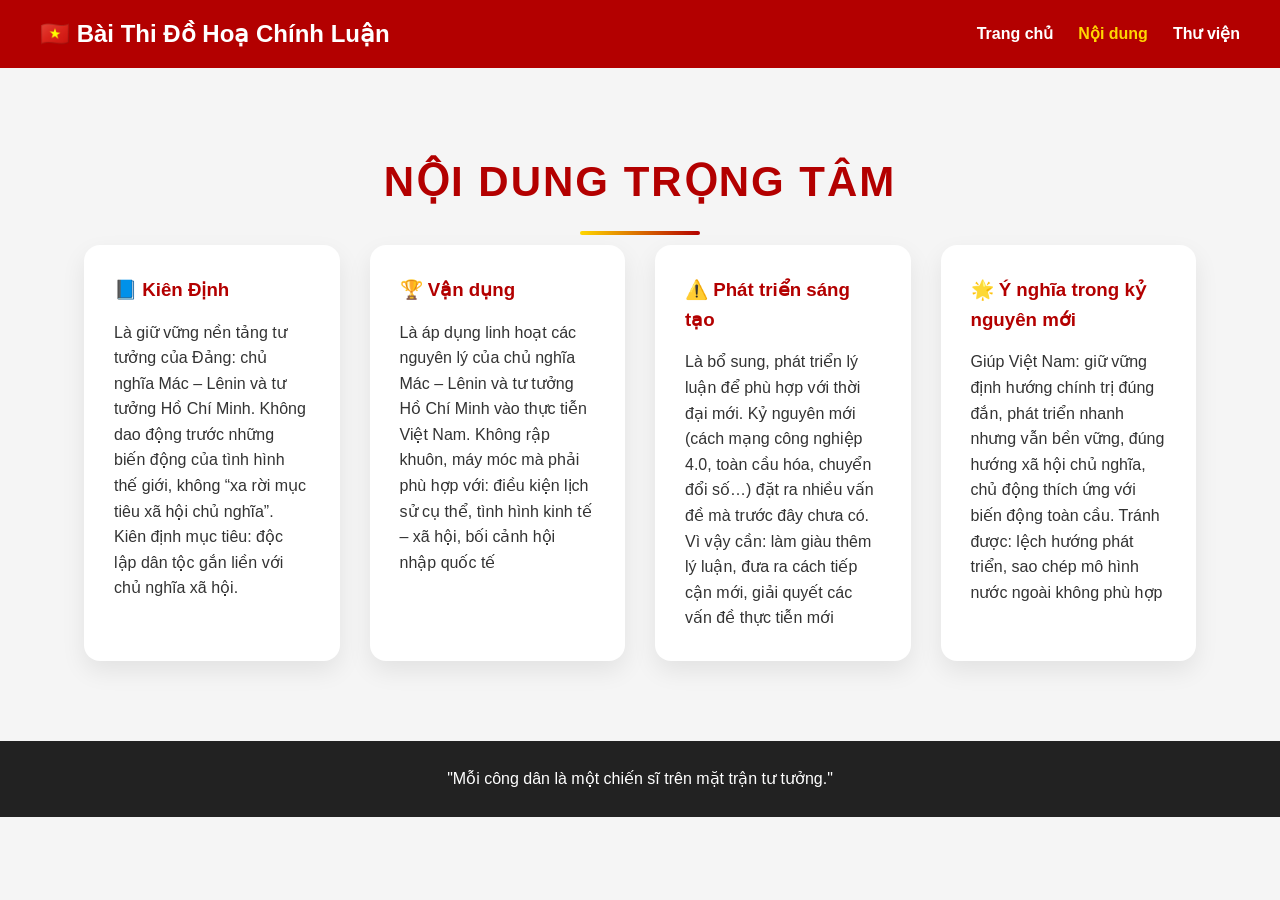
==== about.html @ 8b1c90a3 "Upload website chinh luan" ====
<!DOCTYPE html>
<html lang="vi">
<head>
    <meta charset="UTF-8">
    <meta name="viewport" content="width=device-width, initial-scale=1.0">
    <title>Nội dung chính luận</title>
    <link rel="stylesheet" href="style.css">
</head>
<body>

<header>
    <nav class="navbar">
        <div class="logo">🇻🇳 Bài Thi Đồ Hoạ Chính Luận</div>
        <ul>
            <li><a href="index.html">Trang chủ</a></li>
            <li><a href="about.html" class="active">Nội dung</a></li>
            <li><a href="gallery.html">Thư viện</a></li>
        </ul>
    </nav>
</header>
<section class="container">
    <h1 class="page-title">Nội dung trọng tâm</h1>

    <div class="grid">
        <div class="card">
            <h3>📘 Kiên Định</h3>
            <p>Là giữ vững nền tảng tư tưởng của Đảng: chủ nghĩa Mác – Lênin và tư tưởng Hồ Chí Minh. Không dao động trước những biến động của tình hình thế giới, không “xa rời mục tiêu xã hội chủ nghĩa”. Kiên định mục tiêu: độc lập dân tộc gắn liền với chủ nghĩa xã hội.</p>
        </div>

        <div class="card">
            <h3>🏆 Vận dụng</h3>
            <p>Là áp dụng linh hoạt các nguyên lý của chủ nghĩa Mác – Lênin và tư tưởng Hồ Chí Minh vào thực tiễn Việt Nam. Không rập khuôn, máy móc mà phải phù hợp với: điều kiện lịch sử cụ thể, tình hình kinh tế – xã hội, bối cảnh hội nhập quốc tế
</p>
        </div>

        <div class="card">
            <h3>⚠️ Phát triển sáng tạo</h3>
            <p>Là bổ sung, phát triển lý luận để phù hợp với thời đại mới. Kỷ nguyên mới (cách mạng công nghiệp 4.0, toàn cầu hóa, chuyển đổi số…) đặt ra nhiều vấn đề mà trước đây chưa có. Vì vậy cần: làm giàu thêm lý luận, đưa ra cách tiếp cận mới, giải quyết các vấn đề thực tiễn mới</p>
        </div>
<div class="card">
            <h3>🌟 Ý nghĩa trong kỷ nguyên mới</h3>
            <p>Giúp Việt Nam: giữ vững định hướng chính trị đúng đắn, phát triển nhanh nhưng vẫn bền vững, đúng hướng xã hội chủ nghĩa, chủ động thích ứng với biến động toàn cầu. Tránh được: lệch hướng phát triển, sao chép mô hình nước ngoài không phù hợp</p>
        </div>
    </div>
</section>

<footer>
    <p>"Mỗi công dân là một chiến sĩ trên mặt trận tư tưởng." </p>
</footer>

</body>
</html>
---- style.css ----
/* === HERO TRANG CHỦ HIỆN ĐẠI === */
.hero { color: white; }

.modern-hero {
    min-height: 92vh;
    background:
        radial-gradient(circle at top right, rgba(255, 215, 0, 0.18), transparent 35%),
        linear-gradient(135deg, rgba(96, 0, 0, 0.92), rgba(179, 0, 0, 0.88)), 
        url('h.jpg') center/cover;
    display: grid;
    grid-template-columns: 1.4fr 0.9fr;
    gap: 50px;
    align-items: center;
    padding: 80px 8%; 
}
.hero-content { max-width: 760px; }

.hero-badge {
    display: inline-block;
    background: rgba(255, 215, 0, 0.15);
    color: #ffd700;
    padding: 10px 18px;
    border: 1px solid rgba(255, 215, 0, 0.35);
    border-radius: 999px;
    margin-bottom: 25px;
    font-weight: bold;
}

.modern-hero h1 {
    font-size: 68px;
    line-height: 1.1;
    margin-bottom: 25px;
    font-weight: 800;
}
.modern-hero h1 span {
    color: #ffd700;
}

.modern-hero p {
    font-size: 22px;
    line-height: 1.8;
    margin-bottom: 35px;
}

.hero-buttons {
    display: flex;
    gap: 18px;
    flex-wrap: wrap;
    margin-bottom: 45px;
}

.btn-outline {
    background: transparent;
    color: white;
    border: 2px solid rgba(255,255,255,0.35);
}
.hero-stats {
    display: grid;
    grid-template-columns: repeat(3, 1fr);
    gap: 20px;
}

.stat {
    background: rgba(255,255,255,0.08);
    border: 1px solid rgba(255,255,255,0.12);
    padding: 22px;
    border-radius: 18px;
}

.stat h3 {
    font-size: 34px;
    color: #ffd700;
    margin-bottom: 6px;
}
.stat span { font-size: 14px; }

.hero-card {
    background: rgba(255,255,255,0.10);
    border: 1px solid rgba(255,255,255,0.14);
    border-radius: 28px;
    padding: 40px;
    box-shadow: 0 25px 60px rgba(0,0,0,0.25);
}

.quote-icon {
    font-size: 40px;
    margin-bottom: 20px;
}

.hero-card h3 {
    font-size: 28px;
    margin-bottom: 20px;
    color: #ffd700;
}
.quote-author {
    font-style: italic;
    opacity: 0.85;
}

* {
    margin: 0;
    padding: 0;
    box-sizing: border-box;
    font-family: Arial, sans-serif;
}

body {
    background: #f5f5f5;
    color: #333;
    line-height: 1.6;
}
.container {
    width: 90%;
    max-width: 1200px;
    margin: auto;
    padding: 60px 0;
}

.navbar {
    background: #b30000;
    color: white;
    display: flex;
    justify-content: space-between;
    align-items: center;
    padding: 15px 40px;
    position: sticky;
    top: 0;
    z-index: 1000;
}
.logo {
    font-size: 24px;
    font-weight: bold;
}

.navbar ul {
    list-style: none;
    display: flex;
    gap: 25px;
}

.navbar a {
    color: white;
    text-decoration: none;
    font-weight: bold;
}

.navbar a.active,
.navbar a:hover {
    color: #ffd700;
}
.hero {
    height: 90vh;
    background: linear-gradient(rgba(128,0,0,0.75), rgba(128,0,0,0.75)),
                url('h.jpg') center/cover;
    display: flex;
    justify-content: center;
    align-items: center;
    text-align: center;
    color: white;
}

.hero h1 {
    font-size: 56px;
    margin-bottom: 20px;
}

.hero p {
    font-size: 24px;
    margin-bottom: 30px;
}
.btn {
    display: inline-block;
    background: #ffd700;
    color: #b30000;
    padding: 14px 28px;
    border-radius: 8px;
    text-decoration: none;
    font-weight: bold;
    border: none;
    cursor: pointer;
}

.btn:hover {
    transform: translateY(-2px);
}
.page-title {
    text-align: center;
    font-size: 42px;
    color: #b30000;
    margin-bottom: 40px;
}

.grid {
    display: grid;
    grid-template-columns: repeat(auto-fit, minmax(250px, 1fr));
    gap: 30px;
}

.card {
    background: white;
    padding: 30px;
    border-radius: 16px;
    box-shadow: 0 10px 25px rgba(0,0,0,0.08);
}
.card h3 {
    color: #b30000;
    margin-bottom: 15px;
}

.gallery {
    display: grid;
    grid-template-columns: repeat(auto-fit, minmax(250px, 1fr));
    gap: 20px;
}

.gallery-item {
    background: linear-gradient(135deg, #b30000, #e60000);
    color: white;
    padding: 50px 20px;
    border-radius: 16px;
    text-align: center;
    font-size: 22px;
    font-weight: bold;
}
.contact-form {
    max-width: 700px;
    margin: auto;
    display: flex;
    flex-direction: column;
    gap: 20px;
}

.contact-form input,
.contact-form textarea {
    padding: 15px;
    border: 1px solid #ddd;
    border-radius: 8px;
    font-size: 16px;
}
footer {
    background: #222;
    color: white;
    text-align: center;
    padding: 25px;
    margin-top: 40px;
}

@media (max-width: 768px) {
    .navbar {
        flex-direction: column;
        gap: 15px;
    }

    .navbar ul {
        flex-wrap: wrap;
        justify-content: center;
    }

    .hero h1 {
        font-size: 34px;
    }
.hero p {
        font-size: 18px;
    }
}
/* Hiệu ứng nâng cao */
.modern-hero::before {
    content: '';
    position: absolute;
    inset: 0;
    background: radial-gradient(circle at 20% 20%, rgba(255,255,255,0.06), transparent 25%);
    pointer-events: none;
}

.modern-hero {
    position: relative;
    overflow: hidden;
}

.hero-content,
.hero-card {
    position: relative;
    z-index: 2;
}
.btn {
    transition: all 0.35s ease;
    box-shadow: 0 10px 25px rgba(0,0,0,0.15);
}

.btn:hover {
    transform: translateY(-4px) scale(1.03);
    box-shadow: 0 18px 35px rgba(0,0,0,0.25);
}

.stat,
.hero-card {
    transition: all 0.4s ease;
}

.stat:hover,
.hero-card:hover {
    transform: translateY(-8px);
    box-shadow: 0 20px 40px rgba(0,0,0,0.22);
}

@keyframes float {
    0%, 100% { transform: translateY(0); }
    50% { transform: translateY(-8px); }
}

.hero-card {
    animation: float 5s ease-in-out infinite;
}
/* ===== THƯ VIỆN HÌNH ẢNH ===== */
.container {
    width: 90%;
    max-width: 1200px;
    margin: 60px auto;
    padding: 20px;
}

/* Tiêu đề */
.page-title {
    text-align: center;
    font-size: 42px;
    font-weight: 700;
    color: #b30000;
    margin-bottom: 10px;
    text-transform: uppercase;
    letter-spacing: 2px;
    position: relative;
}

.page-title::after {
    content: "";
    display: block;
    width: 120px;
    height: 4px;
    background: linear-gradient(90deg, #ffd700, #b30000);
    margin: 15px auto 0;
    border-radius: 10px;
}

/* Mô tả */
.page-subtitle {
    text-align: center;
    font-size: 18px;
    color: #555;
    max-width: 800px;
    margin: 0 auto 40px;
    line-height: 1.8;
}

/* Lưới ảnh */
.gallery {
    display: grid;
    grid-template-columns: repeat(auto-fit, minmax(250px, 1fr));
    gap: 30px;
}

/* Từng ô */
.gallery-item {
    background: #ffffff;
    border-radius: 20px;
    padding: 35px 25px;
    text-align: center;
    box-shadow: 0 10px 30px rgba(0, 0, 0, 0.08);
    border: 2px solid transparent;
    transition: all 0.4s ease;
    position: relative;
    overflow: hidden;
}

/* Hiệu ứng nền */
.gallery-item::before {
    content: "";
    position: absolute;
    inset: 0;
    background: linear-gradient(135deg, rgba(179, 0, 0, 0.05), rgba(255, 215, 0, 0.08));
    opacity: 0;
    transition: 0.4s;
}

.gallery-item:hover::before {
    opacity: 1;
}

/* Hover */
.gallery-item:hover {
    transform: translateY(-10px) scale(1.03);
    box-shadow: 0 20px 40px rgba(179, 0, 0, 0.15);
    border-color: #ffd700;
}

/* Icon */
.gallery-icon {
    display: block;
    font-size: 60px;
    margin-bottom: 20px;
    position: relative;
    z-index: 2;
    transition: transform 0.4s ease;
}

.gallery-item:hover .gallery-icon {
    transform: scale(1.15) rotate(5deg);
}

/* Link */
.gallery-item a {
    position: relative;
    z-index: 2;
    display: inline-block;
    text-decoration: none;
    color: #b30000;
    font-size: 20px;
    font-weight: 600;
    line-height: 1.6;
    transition: 0.3s;
}

.gallery-item a:hover {
    color: #d40000;
}

/* Responsive */
@media (max-width: 768px) {
    .page-title {
        font-size: 30px;
    }

    .page-subtitle {
        font-size: 16px;
    }

    .gallery {
        gap: 20px;
    }

    .gallery-item {
        padding: 25px 20px;
    }

    .gallery-icon {
        font-size: 48px;
    }

    .gallery-item a {
        font-size: 18px;
    }
}
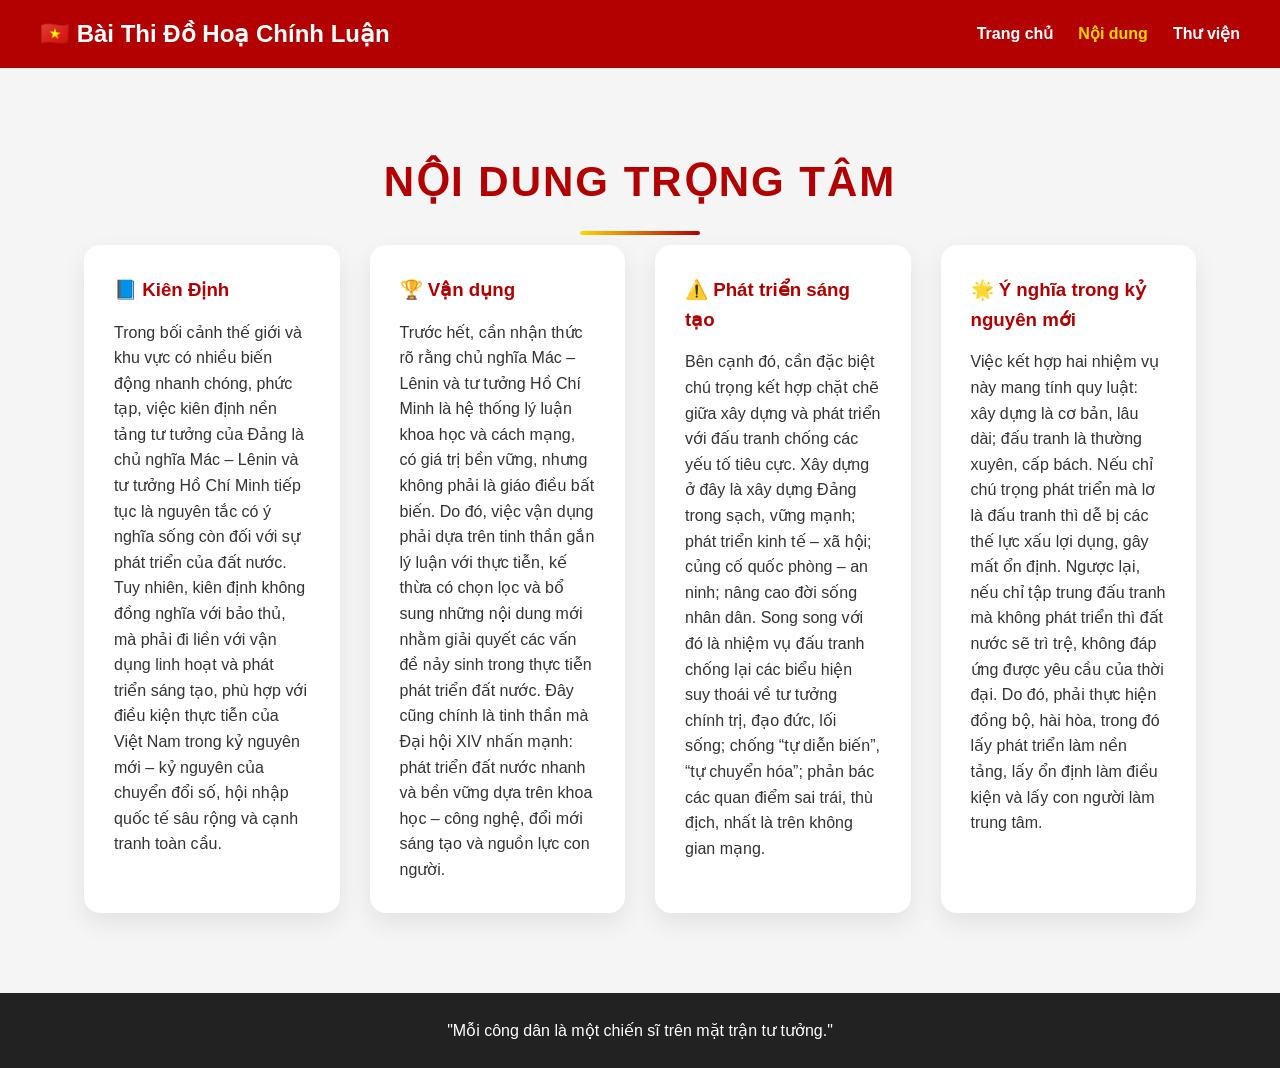
==== commit ed6c4c2a: "Update about.html" ====
--- a/about.html
+++ b/about.html
@@ -24,22 +24,23 @@
     <div class="grid">
         <div class="card">
             <h3>📘 Kiên Định</h3>
-            <p>Là giữ vững nền tảng tư tưởng của Đảng: chủ nghĩa Mác – Lênin và tư tưởng Hồ Chí Minh. Không dao động trước những biến động của tình hình thế giới, không “xa rời mục tiêu xã hội chủ nghĩa”. Kiên định mục tiêu: độc lập dân tộc gắn liền với chủ nghĩa xã hội.</p>
+            <p>Trong bối cảnh thế giới và khu vực có nhiều biến động nhanh chóng, phức tạp, việc kiên định nền tảng tư tưởng của Đảng là chủ nghĩa Mác – Lênin và tư tưởng Hồ Chí Minh tiếp tục là nguyên tắc có ý nghĩa sống còn đối với sự phát triển của đất nước. Tuy nhiên, kiên định không đồng nghĩa với bảo thủ, mà phải đi liền với vận dụng linh hoạt và phát triển sáng tạo, phù hợp với điều kiện thực tiễn của Việt Nam trong kỷ nguyên mới – kỷ nguyên của chuyển đổi số, hội nhập quốc tế sâu rộng và cạnh tranh toàn cầu.
+</p>
         </div>
 
         <div class="card">
             <h3>🏆 Vận dụng</h3>
-            <p>Là áp dụng linh hoạt các nguyên lý của chủ nghĩa Mác – Lênin và tư tưởng Hồ Chí Minh vào thực tiễn Việt Nam. Không rập khuôn, máy móc mà phải phù hợp với: điều kiện lịch sử cụ thể, tình hình kinh tế – xã hội, bối cảnh hội nhập quốc tế
+            <p>Trước hết, cần nhận thức rõ rằng chủ nghĩa Mác – Lênin và tư tưởng Hồ Chí Minh là hệ thống lý luận khoa học và cách mạng, có giá trị bền vững, nhưng không phải là giáo điều bất biến. Do đó, việc vận dụng phải dựa trên tinh thần gắn lý luận với thực tiễn, kế thừa có chọn lọc và bổ sung những nội dung mới nhằm giải quyết các vấn đề nảy sinh trong thực tiễn phát triển đất nước. Đây cũng chính là tinh thần mà Đại hội XIV nhấn mạnh: phát triển đất nước nhanh và bền vững dựa trên khoa học – công nghệ, đổi mới sáng tạo và nguồn lực con người.
 </p>
         </div>
 
         <div class="card">
             <h3>⚠️ Phát triển sáng tạo</h3>
-            <p>Là bổ sung, phát triển lý luận để phù hợp với thời đại mới. Kỷ nguyên mới (cách mạng công nghiệp 4.0, toàn cầu hóa, chuyển đổi số…) đặt ra nhiều vấn đề mà trước đây chưa có. Vì vậy cần: làm giàu thêm lý luận, đưa ra cách tiếp cận mới, giải quyết các vấn đề thực tiễn mới</p>
+            <p>Bên cạnh đó, cần đặc biệt chú trọng kết hợp chặt chẽ giữa xây dựng và phát triển với đấu tranh chống các yếu tố tiêu cực. Xây dựng ở đây là xây dựng Đảng trong sạch, vững mạnh; phát triển kinh tế – xã hội; củng cố quốc phòng – an ninh; nâng cao đời sống nhân dân. Song song với đó là nhiệm vụ đấu tranh chống lại các biểu hiện suy thoái về tư tưởng chính trị, đạo đức, lối sống; chống “tự diễn biến”, “tự chuyển hóa”; phản bác các quan điểm sai trái, thù địch, nhất là trên không gian mạng.</p>
         </div>
 <div class="card">
             <h3>🌟 Ý nghĩa trong kỷ nguyên mới</h3>
-            <p>Giúp Việt Nam: giữ vững định hướng chính trị đúng đắn, phát triển nhanh nhưng vẫn bền vững, đúng hướng xã hội chủ nghĩa, chủ động thích ứng với biến động toàn cầu. Tránh được: lệch hướng phát triển, sao chép mô hình nước ngoài không phù hợp</p>
+            <p>Việc kết hợp hai nhiệm vụ này mang tính quy luật: xây dựng là cơ bản, lâu dài; đấu tranh là thường xuyên, cấp bách. Nếu chỉ chú trọng phát triển mà lơ là đấu tranh thì dễ bị các thế lực xấu lợi dụng, gây mất ổn định. Ngược lại, nếu chỉ tập trung đấu tranh mà không phát triển thì đất nước sẽ trì trệ, không đáp ứng được yêu cầu của thời đại. Do đó, phải thực hiện đồng bộ, hài hòa, trong đó lấy phát triển làm nền tảng, lấy ổn định làm điều kiện và lấy con người làm trung tâm.</p>
         </div>
     </div>
 </section>
@@ -49,4 +50,4 @@
 </footer>
 
 </body>
-</html>+</html>
